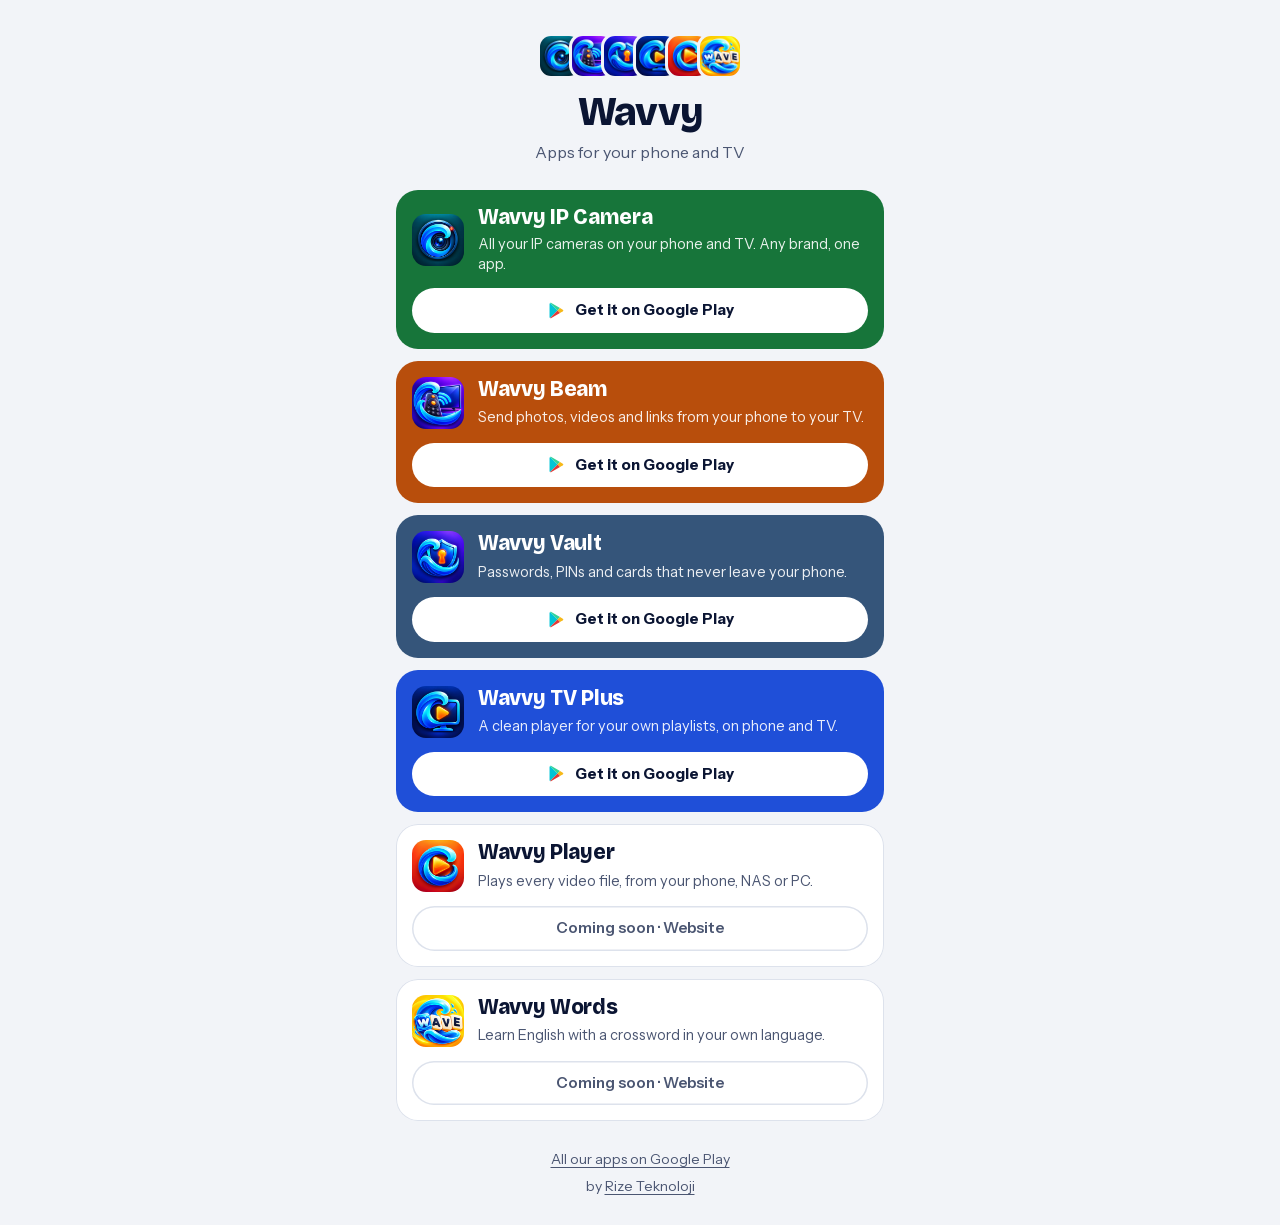
==== apps/index.html @ 308181ca "Bio linki sayfası /apps/: sosyal medya profilleri için altı Wavvy uygulaması tek sayfada ?s=instagra" ====
<!doctype html>
<html lang="en">
<head>
<meta charset="utf-8">
<meta name="viewport" content="width=device-width, initial-scale=1">
<title>Wavvy apps</title>
<meta name="description" content="All Wavvy apps for Android phone, tablet and TV in one place.">
<meta name="robots" content="noindex">
<link rel="canonical" href="https://rizeteknoloji.com.tr/apps/">
<link rel="icon" href="/favicon.png" sizes="192x192" type="image/png">
<link rel="icon" href="/favicon.ico" sizes="48x48">
<link rel="apple-touch-icon" href="/apple-touch-icon.png">
<meta name="theme-color" content="#0b1533">
<meta property="og:site_name" content="Wavvy">
<meta property="og:title" content="Wavvy apps">
<meta property="og:description" content="Apps for your phone and TV.">
<meta property="og:url" content="https://rizeteknoloji.com.tr/apps/">
<meta property="og:type" content="website">
<meta property="og:image" content="https://tvplus.rizeteknoloji.com.tr/img/og.jpg">
<link rel="stylesheet" href="/fonts/wavvy.css">
<style>
/* Sosyal medya bio linki: tek sütun, telefon için. Renkler ana sayfayla aynı; her uygulama kendi renginde satır. */
:root{
  --bg:#f2f4f8; --card:#fff; --line:#dde2ec; --ink:#0b1533; --muted:#4b5672; --accent:#0b4dff;
  --tv:#1f4fd8; --cam:#17753a; --player:#6a3fc9; --vault:#35557a; --beam:#b84e0c; --words:#0e6b6b;
  --gold:#ffc233; --navy:#0b1533;
  --display:"Bricolage Grotesque","Arial Narrow",system-ui,-apple-system,"Segoe UI",Roboto,Arial,sans-serif;
  --body:"Instrument Sans",system-ui,-apple-system,"Segoe UI",Roboto,Arial,sans-serif;
}
@media (prefers-color-scheme:dark){:root{
  --bg:#070c1c; --card:#111a35; --line:#242e54; --ink:#eef2ff; --muted:#a3adc9; --accent:#7b9cff;
}}
*{box-sizing:border-box}
html{-webkit-text-size-adjust:100%}
body{margin:0;background:var(--bg);color:var(--ink);font:16px/1.5 var(--body)}
a{color:inherit;text-decoration:none}
h1,h2,p,ul{margin:0;padding:0}
ul{list-style:none}
img,svg{display:block}
:focus-visible{outline:3px solid var(--accent);outline-offset:3px;border-radius:6px}
.w{max-width:520px;margin:0 auto;padding:36px 16px 28px}

.hd{text-align:center;margin-bottom:26px}
.icons{display:flex;justify-content:center;margin-bottom:16px}
.icons img{width:40px;height:40px;border-radius:11px;background:#fff;box-shadow:0 0 0 3px var(--bg);margin-left:-8px}
.icons img:first-child{margin-left:0}
h1{font:800 40px/1 var(--display);letter-spacing:-.03em}
.hd p{color:var(--muted);margin-top:8px}

.apps{display:grid;gap:12px}
.app{display:grid;grid-template-columns:52px 1fr;gap:6px 14px;align-items:center;border-radius:22px;background:var(--c);color:#fff;padding:16px}
.app img{grid-row:span 2;width:52px;height:52px;border-radius:14px;background:#fff}
.app h2{font:800 21px/1.1 var(--display);letter-spacing:-.015em}
.app p{font-size:14.5px;line-height:1.35;color:rgba(255,255,255,.9)}
.app .act{grid-column:1/-1;display:flex;align-items:center;justify-content:center;gap:9px;margin-top:8px;border-radius:999px;padding:11px 16px;font-weight:700;font-size:15px;background:#fff;color:var(--navy)}
.app .act svg{width:19px;height:19px}
.app:hover .act{background:var(--gold)}
.app :focus-visible,.app:focus-visible{outline-color:#fff}
.app.soon{background:var(--card);color:var(--ink);box-shadow:inset 0 0 0 1px var(--line)}
.app.soon p{color:var(--muted)}
.app.soon .act{background:none;color:var(--muted);box-shadow:inset 0 0 0 1.5px var(--line);font-weight:600}
.app.soon:hover .act{background:none;color:var(--ink);box-shadow:inset 0 0 0 1.5px var(--ink)}

footer{text-align:center;color:var(--muted);font-size:14px;margin-top:28px;display:grid;gap:6px}
footer a{text-decoration:underline;text-underline-offset:3px}
footer a:hover{color:var(--ink)}
</style>
</head>
<body>
<svg width="0" height="0" style="position:absolute" aria-hidden="true">
  <symbol id="gp" viewBox="0 0 24 24"><path fill="#00c4d6" d="M4 2.5 13.3 12 4 21.5a1.6 1.6 0 0 1-.8-1.4V3.9c0-.6.3-1.1.8-1.4z"/><path fill="#34d399" d="M16.4 8.9 13.3 12 4 2.5c.4-.3 1-.3 1.5 0l10.9 6.4z"/><path fill="#f6b91a" d="M20 11a1.2 1.2 0 0 1 0 2l-3.6 2.1-3.1-3.1 3.1-3.1L20 11z"/><path fill="#e53935" d="M16.4 15.1 5.5 21.5c-.5.3-1.1.3-1.5 0l9.3-9.5 3.1 3.1z"/></symbol>
</svg>
<main class="w">
 <header class="hd">
  <div class="icons"><img src="/img/wavvy-cam.png?v=cc6f16b5" alt="" width="40" height="40"><img src="/img/wavvy-beam.png?v=8de315ca" alt="" width="40" height="40"><img src="/img/wavvy-vault.png?v=b48cde3c" alt="" width="40" height="40"><img src="/img/wavvy-tv-plus.png?v=47f30e9c" alt="" width="40" height="40"><img src="/img/wavvy-player.png?v=ecd8351e" alt="" width="40" height="40"><img src="/img/wavvy-words.png?v=c1e95c54" alt="" width="40" height="40"></div>
  <h1>Wavvy</h1>
  <p>Apps for your phone and TV</p>
 </header>
 <ul class="apps">
  <li><a class="app" href="https://play.google.com/store/apps/details?id=com.wavvy.cam&amp;referrer=utm_source%3Dlinkinbio%26utm_medium%3Dsocial" data-pkg="com.wavvy.cam" style="--c:var(--cam)"><img src="/img/wavvy-cam.png?v=cc6f16b5" alt="" width="52" height="52"><h2>Wavvy IP Camera</h2><p>All your IP cameras on your phone and TV. Any brand, one app.</p><span class="act"><svg aria-hidden="true"><use href="#gp"/></svg>Get it on Google Play</span></a></li>
  <li><a class="app" href="https://play.google.com/store/apps/details?id=com.wavvy.beam&amp;referrer=utm_source%3Dlinkinbio%26utm_medium%3Dsocial" data-pkg="com.wavvy.beam" style="--c:var(--beam)"><img src="/img/wavvy-beam.png?v=8de315ca" alt="" width="52" height="52"><h2>Wavvy Beam</h2><p>Send photos, videos and links from your phone to your TV.</p><span class="act"><svg aria-hidden="true"><use href="#gp"/></svg>Get it on Google Play</span></a></li>
  <li><a class="app" href="https://play.google.com/store/apps/details?id=com.wavvy.vault&amp;referrer=utm_source%3Dlinkinbio%26utm_medium%3Dsocial" data-pkg="com.wavvy.vault" style="--c:var(--vault)"><img src="/img/wavvy-vault.png?v=b48cde3c" alt="" width="52" height="52"><h2>Wavvy Vault</h2><p>Passwords, PINs and cards that never leave your phone.</p><span class="act"><svg aria-hidden="true"><use href="#gp"/></svg>Get it on Google Play</span></a></li>
  <li><a class="app" href="https://play.google.com/store/apps/details?id=com.wavvy.tvplus&amp;referrer=utm_source%3Dlinkinbio%26utm_medium%3Dsocial" data-pkg="com.wavvy.tvplus" style="--c:var(--tv)"><img src="/img/wavvy-tv-plus.png?v=47f30e9c" alt="" width="52" height="52"><h2>Wavvy TV Plus</h2><p>A clean player for your own playlists, on phone and TV.</p><span class="act"><svg aria-hidden="true"><use href="#gp"/></svg>Get it on Google Play</span></a></li>
  <li><a class="app soon" href="https://player.rizeteknoloji.com.tr/" style="--c:var(--player)"><img src="/img/wavvy-player.png?v=ecd8351e" alt="" width="52" height="52"><h2>Wavvy Player</h2><p>Plays every video file, from your phone, NAS or PC.</p><span class="act">Coming soon · Website</span></a></li>
  <li><a class="app soon" href="https://words.rizeteknoloji.com.tr/" style="--c:var(--words)"><img src="/img/wavvy-words.png?v=c1e95c54" alt="" width="52" height="52"><h2>Wavvy Words</h2><p>Learn English with a crossword in your own language.</p><span class="act">Coming soon · Website</span></a></li>
 </ul>
 <footer>
  <a href="https://play.google.com/store/apps/developer?id=Rize+Teknoloji">All our apps on Google Play</a>
  <span>by <a href="/">Rize Teknoloji</a></span>
 </footer>
</main>
<script>
/* Bio linkinin sonundaki ?s=instagram|tiktok|youtube|facebook, Play linklerine utm_source olarak geçer;
   Play Console'un kullanıcı edinme raporu hangi platformun indirme getirdiğini buradan ayırır. */
(function(){
  var s = (new URLSearchParams(location.search).get('s') || '').toLowerCase();
  if (!/^[a-z0-9_-]{1,24}$/.test(s)) return;
  var ref = encodeURIComponent('utm_source=' + s + '&utm_medium=social&utm_campaign=linkinbio');
  document.querySelectorAll('a[data-pkg]').forEach(function(a){
    a.href = 'https://play.google.com/store/apps/details?id=' + a.dataset.pkg + '&referrer=' + ref;
  });
})();
</script>
</body>
</html>
---- fonts/wavvy.css ----
/* Bricolage Grotesque (başlık) + Instrument Sans (gövde), SIL OFL 1.1. Değişken ağırlık; latin + latin-ext. */
@font-face{font-family:"Bricolage Grotesque";font-style:normal;font-weight:500 800;font-stretch:100%;font-display:swap;src:url(bricolage-latin-ext.woff2) format("woff2");unicode-range:U+0100-02BA,U+02BD-02C5,U+02C7-02CC,U+02CE-02D7,U+02DD-02FF,U+0304,U+0308,U+0329,U+1D00-1DBF,U+1E00-1E9F,U+1EF2-1EFF,U+2020,U+20A0-20AB,U+20AD-20C4,U+2113,U+2C60-2C7F,U+A720-A7FF}
@font-face{font-family:"Bricolage Grotesque";font-style:normal;font-weight:500 800;font-stretch:100%;font-display:swap;src:url(bricolage-latin.woff2) format("woff2");unicode-range:U+0000-00FF,U+0131,U+0152-0153,U+02BB-02BC,U+02C6,U+02DA,U+02DC,U+0304,U+0308,U+0329,U+2000-206F,U+20AC,U+2122,U+2191,U+2193,U+2212,U+2215,U+FEFF,U+FFFD}
@font-face{font-family:"Instrument Sans";font-style:normal;font-weight:400 700;font-stretch:100%;font-display:swap;src:url(instrument-latin-ext.woff2) format("woff2");unicode-range:U+0100-02BA,U+02BD-02C5,U+02C7-02CC,U+02CE-02D7,U+02DD-02FF,U+0304,U+0308,U+0329,U+1D00-1DBF,U+1E00-1E9F,U+1EF2-1EFF,U+2020,U+20A0-20AB,U+20AD-20C4,U+2113,U+2C60-2C7F,U+A720-A7FF}
@font-face{font-family:"Instrument Sans";font-style:normal;font-weight:400 700;font-stretch:100%;font-display:swap;src:url(instrument-latin.woff2) format("woff2");unicode-range:U+0000-00FF,U+0131,U+0152-0153,U+02BB-02BC,U+02C6,U+02DA,U+02DC,U+0304,U+0308,U+0329,U+2000-206F,U+20AC,U+2122,U+2191,U+2193,U+2212,U+2215,U+FEFF,U+FFFD}
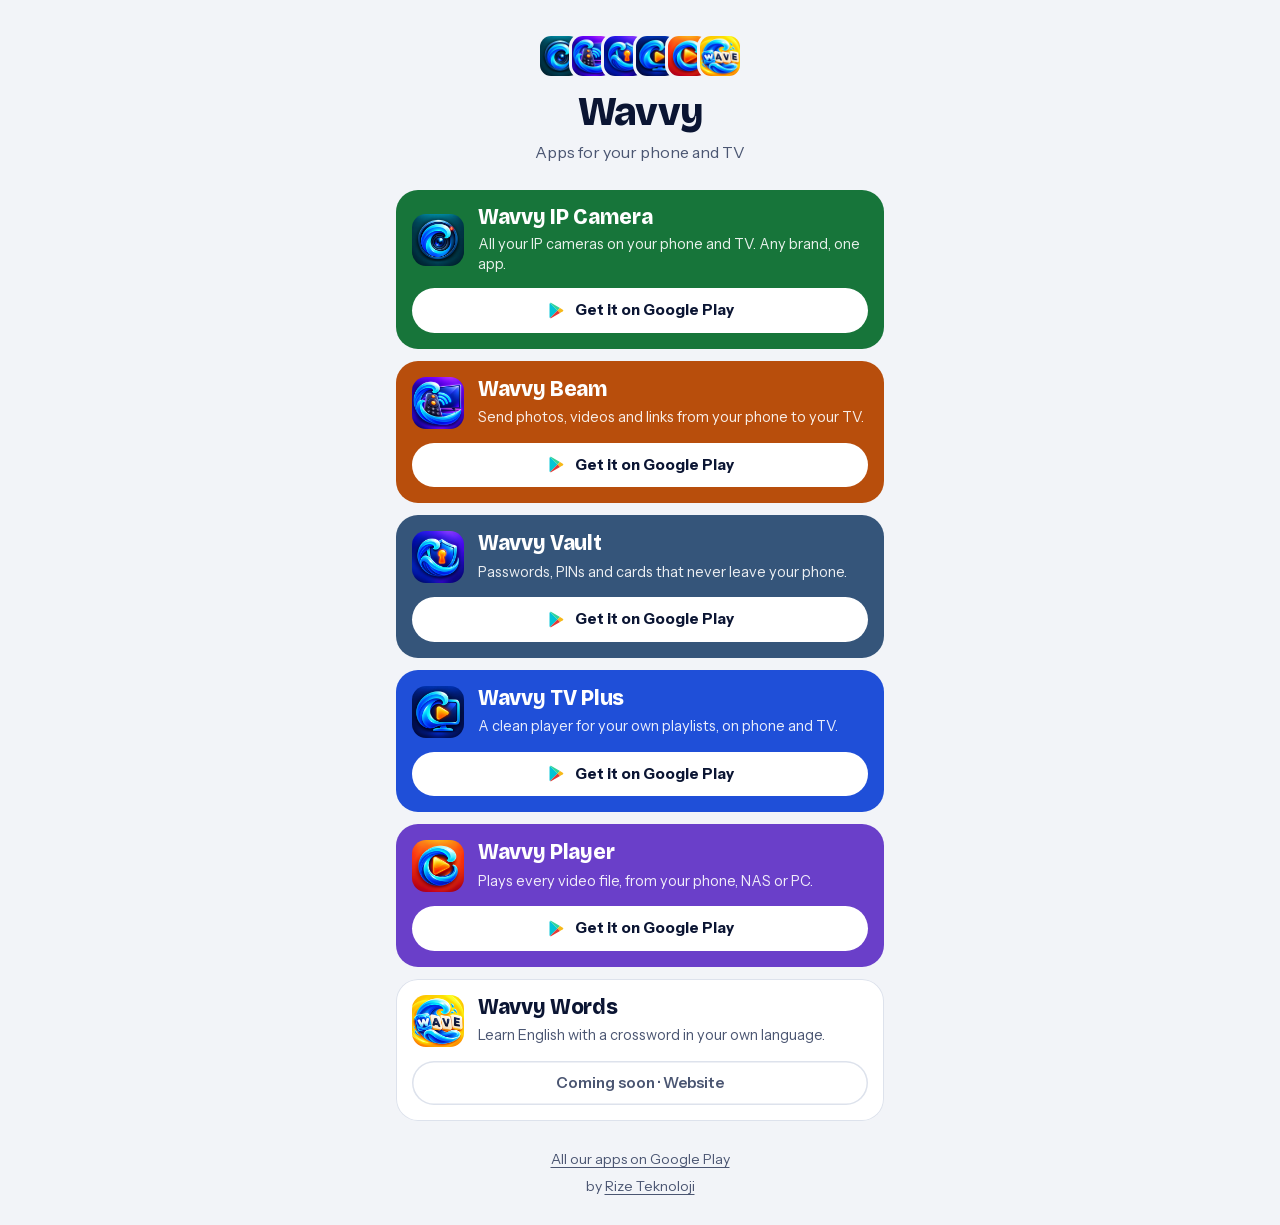
==== commit a48aaf7a: "Wavvy Player Google Play'de: ana sayfa (8 dil) ve /apps/ bio sayfasında Player kartı Play bağlantısı" ====
--- a/apps/index.html
+++ b/apps/index.html
@@ -81,7 +81,7 @@
   <li><a class="app" href="https://play.google.com/store/apps/details?id=com.wavvy.beam&amp;referrer=utm_source%3Dlinkinbio%26utm_medium%3Dsocial" data-pkg="com.wavvy.beam" style="--c:var(--beam)"><img src="/img/wavvy-beam.png?v=8de315ca" alt="" width="52" height="52"><h2>Wavvy Beam</h2><p>Send photos, videos and links from your phone to your TV.</p><span class="act"><svg aria-hidden="true"><use href="#gp"/></svg>Get it on Google Play</span></a></li>
   <li><a class="app" href="https://play.google.com/store/apps/details?id=com.wavvy.vault&amp;referrer=utm_source%3Dlinkinbio%26utm_medium%3Dsocial" data-pkg="com.wavvy.vault" style="--c:var(--vault)"><img src="/img/wavvy-vault.png?v=b48cde3c" alt="" width="52" height="52"><h2>Wavvy Vault</h2><p>Passwords, PINs and cards that never leave your phone.</p><span class="act"><svg aria-hidden="true"><use href="#gp"/></svg>Get it on Google Play</span></a></li>
   <li><a class="app" href="https://play.google.com/store/apps/details?id=com.wavvy.tvplus&amp;referrer=utm_source%3Dlinkinbio%26utm_medium%3Dsocial" data-pkg="com.wavvy.tvplus" style="--c:var(--tv)"><img src="/img/wavvy-tv-plus.png?v=47f30e9c" alt="" width="52" height="52"><h2>Wavvy TV Plus</h2><p>A clean player for your own playlists, on phone and TV.</p><span class="act"><svg aria-hidden="true"><use href="#gp"/></svg>Get it on Google Play</span></a></li>
-  <li><a class="app soon" href="https://player.rizeteknoloji.com.tr/" style="--c:var(--player)"><img src="/img/wavvy-player.png?v=ecd8351e" alt="" width="52" height="52"><h2>Wavvy Player</h2><p>Plays every video file, from your phone, NAS or PC.</p><span class="act">Coming soon · Website</span></a></li>
+  <li><a class="app" href="https://play.google.com/store/apps/details?id=com.wavvy.player&amp;referrer=utm_source%3Dlinkinbio%26utm_medium%3Dsocial" data-pkg="com.wavvy.player" style="--c:var(--player)"><img src="/img/wavvy-player.png?v=ecd8351e" alt="" width="52" height="52"><h2>Wavvy Player</h2><p>Plays every video file, from your phone, NAS or PC.</p><span class="act"><svg aria-hidden="true"><use href="#gp"/></svg>Get it on Google Play</span></a></li>
   <li><a class="app soon" href="https://words.rizeteknoloji.com.tr/" style="--c:var(--words)"><img src="/img/wavvy-words.png?v=c1e95c54" alt="" width="52" height="52"><h2>Wavvy Words</h2><p>Learn English with a crossword in your own language.</p><span class="act">Coming soon · Website</span></a></li>
  </ul>
  <footer>
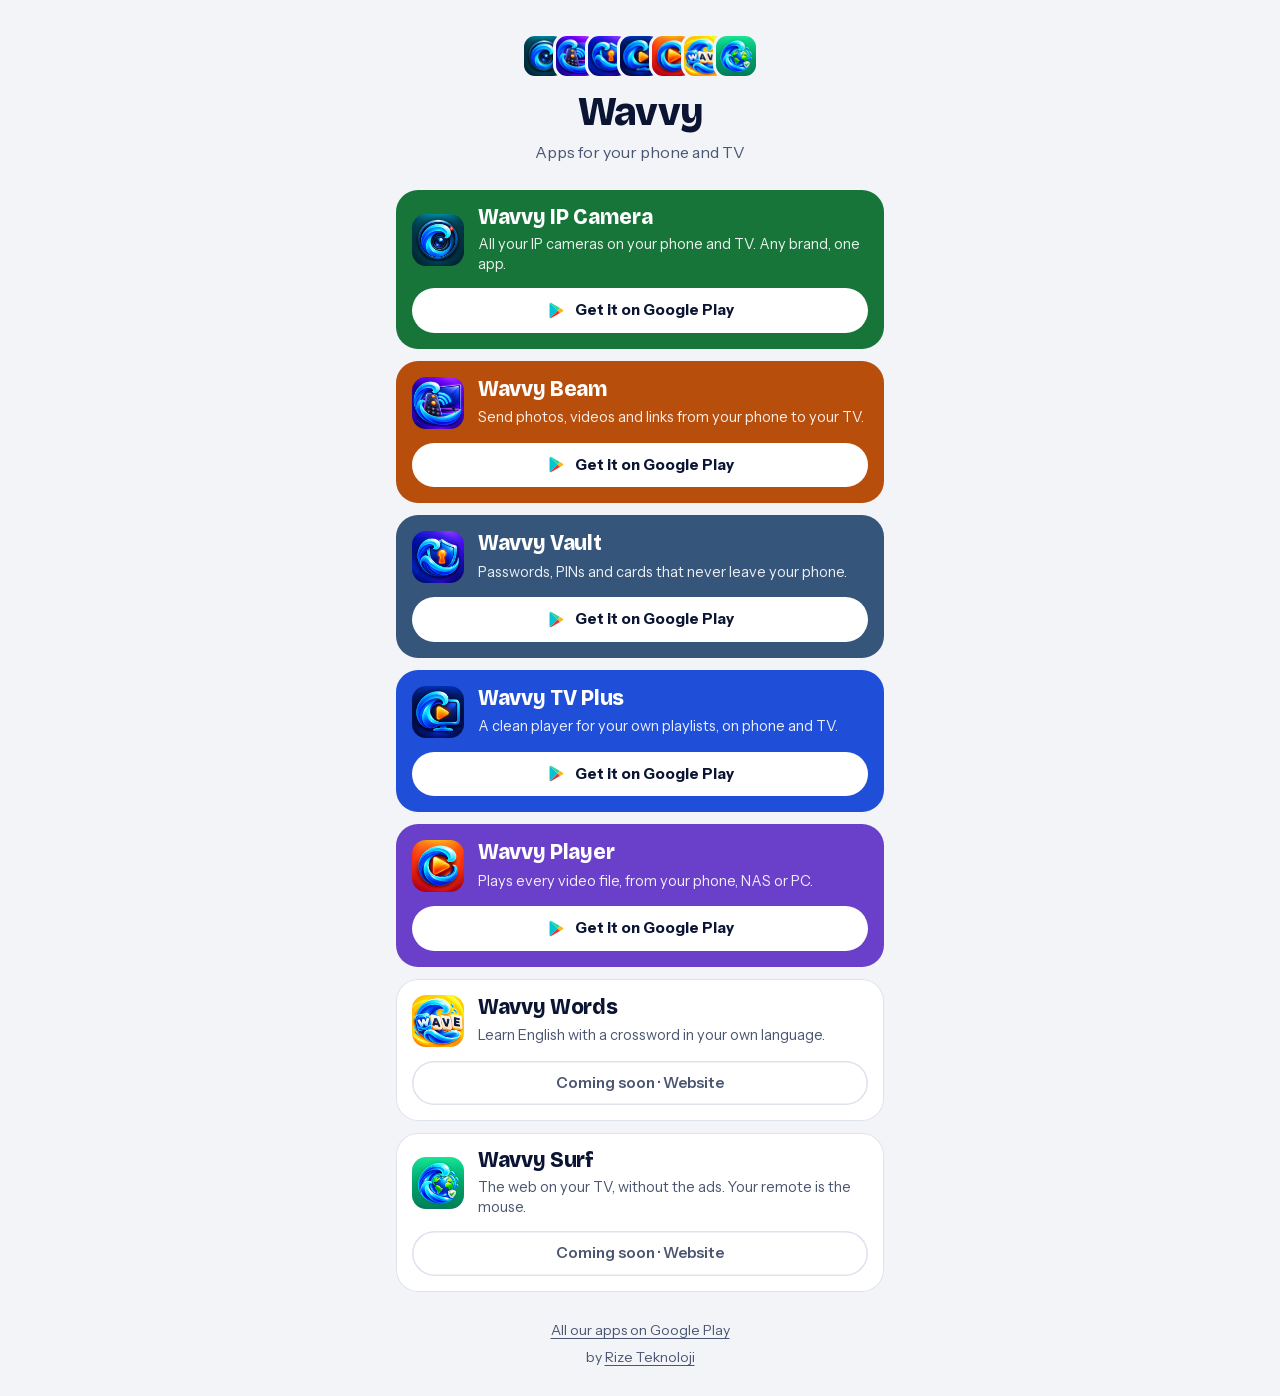
==== commit e55c74e7: "Wavvy Surf eklendi (7. uygulama): ana sayfa 8 dil, /apps/ bio sayfası; masaüstünde Words ile aynı sı" ====
--- a/apps/index.html
+++ b/apps/index.html
@@ -22,7 +22,7 @@
 /* Sosyal medya bio linki: tek sütun, telefon için. Renkler ana sayfayla aynı; her uygulama kendi renginde satır. */
 :root{
   --bg:#f2f4f8; --card:#fff; --line:#dde2ec; --ink:#0b1533; --muted:#4b5672; --accent:#0b4dff;
-  --tv:#1f4fd8; --cam:#17753a; --player:#6a3fc9; --vault:#35557a; --beam:#b84e0c; --words:#0e6b6b;
+  --tv:#1f4fd8; --cam:#17753a; --player:#6a3fc9; --vault:#35557a; --beam:#b84e0c; --words:#0e6b6b; --surf:#0b5f8f;
   --gold:#ffc233; --navy:#0b1533;
   --display:"Bricolage Grotesque","Arial Narrow",system-ui,-apple-system,"Segoe UI",Roboto,Arial,sans-serif;
   --body:"Instrument Sans",system-ui,-apple-system,"Segoe UI",Roboto,Arial,sans-serif;
@@ -72,7 +72,7 @@
 </svg>
 <main class="w">
  <header class="hd">
-  <div class="icons"><img src="/img/wavvy-cam.png?v=cc6f16b5" alt="" width="40" height="40"><img src="/img/wavvy-beam.png?v=8de315ca" alt="" width="40" height="40"><img src="/img/wavvy-vault.png?v=b48cde3c" alt="" width="40" height="40"><img src="/img/wavvy-tv-plus.png?v=47f30e9c" alt="" width="40" height="40"><img src="/img/wavvy-player.png?v=ecd8351e" alt="" width="40" height="40"><img src="/img/wavvy-words.png?v=c1e95c54" alt="" width="40" height="40"></div>
+  <div class="icons"><img src="/img/wavvy-cam.png?v=cc6f16b5" alt="" width="40" height="40"><img src="/img/wavvy-beam.png?v=8de315ca" alt="" width="40" height="40"><img src="/img/wavvy-vault.png?v=b48cde3c" alt="" width="40" height="40"><img src="/img/wavvy-tv-plus.png?v=47f30e9c" alt="" width="40" height="40"><img src="/img/wavvy-player.png?v=ecd8351e" alt="" width="40" height="40"><img src="/img/wavvy-words.png?v=c1e95c54" alt="" width="40" height="40"><img src="/img/wavvy-surf.png?v=6e816096" alt="" width="40" height="40"></div>
   <h1>Wavvy</h1>
   <p>Apps for your phone and TV</p>
  </header>
@@ -83,6 +83,7 @@
   <li><a class="app" href="https://play.google.com/store/apps/details?id=com.wavvy.tvplus&amp;referrer=utm_source%3Dlinkinbio%26utm_medium%3Dsocial" data-pkg="com.wavvy.tvplus" style="--c:var(--tv)"><img src="/img/wavvy-tv-plus.png?v=47f30e9c" alt="" width="52" height="52"><h2>Wavvy TV Plus</h2><p>A clean player for your own playlists, on phone and TV.</p><span class="act"><svg aria-hidden="true"><use href="#gp"/></svg>Get it on Google Play</span></a></li>
   <li><a class="app" href="https://play.google.com/store/apps/details?id=com.wavvy.player&amp;referrer=utm_source%3Dlinkinbio%26utm_medium%3Dsocial" data-pkg="com.wavvy.player" style="--c:var(--player)"><img src="/img/wavvy-player.png?v=ecd8351e" alt="" width="52" height="52"><h2>Wavvy Player</h2><p>Plays every video file, from your phone, NAS or PC.</p><span class="act"><svg aria-hidden="true"><use href="#gp"/></svg>Get it on Google Play</span></a></li>
   <li><a class="app soon" href="https://words.rizeteknoloji.com.tr/" style="--c:var(--words)"><img src="/img/wavvy-words.png?v=c1e95c54" alt="" width="52" height="52"><h2>Wavvy Words</h2><p>Learn English with a crossword in your own language.</p><span class="act">Coming soon · Website</span></a></li>
+  <li><a class="app soon" href="https://surf.rizeteknoloji.com.tr/" style="--c:var(--surf)"><img src="/img/wavvy-surf.png?v=6e816096" alt="" width="52" height="52"><h2>Wavvy Surf</h2><p>The web on your TV, without the ads. Your remote is the mouse.</p><span class="act">Coming soon · Website</span></a></li>
  </ul>
  <footer>
   <a href="https://play.google.com/store/apps/developer?id=Rize+Teknoloji">All our apps on Google Play</a>
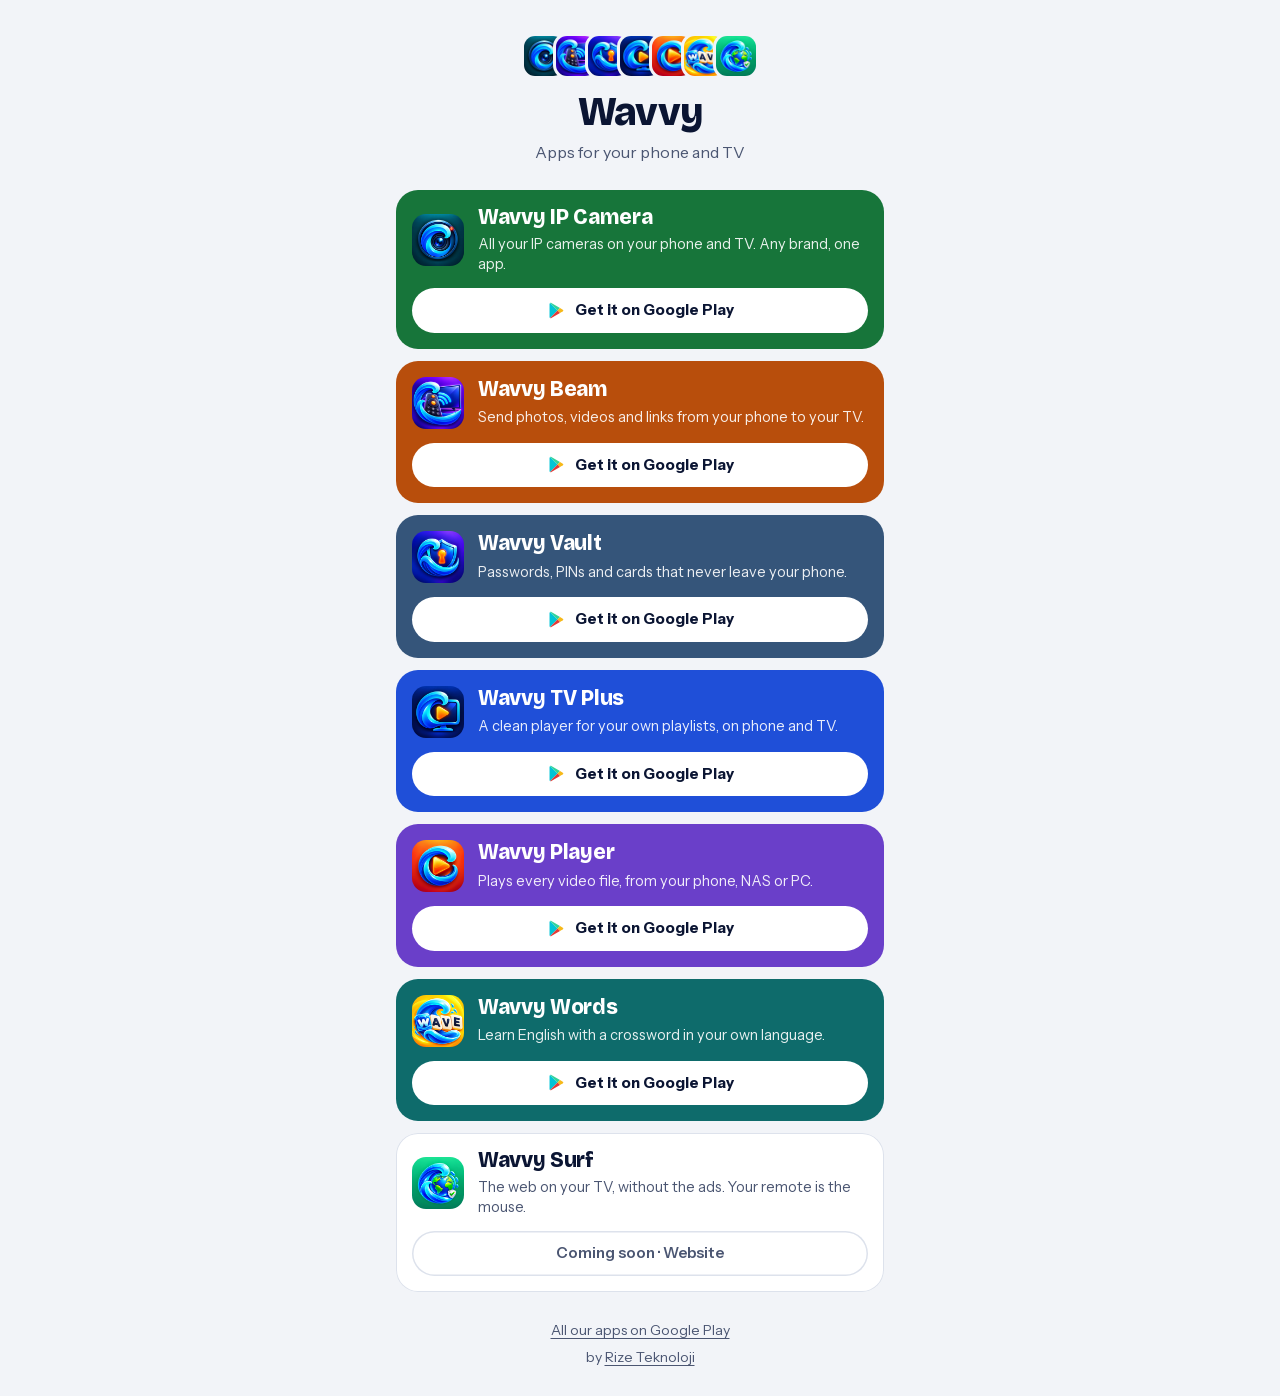
==== commit 29c7bf31: "Wavvy Words Google Play'de: ana sayfa (8 dil) ve /apps/ bio sayfasında Words kartı Play bağlantısına" ====
--- a/apps/index.html
+++ b/apps/index.html
@@ -82,7 +82,7 @@
   <li><a class="app" href="https://play.google.com/store/apps/details?id=com.wavvy.vault&amp;referrer=utm_source%3Dlinkinbio%26utm_medium%3Dsocial" data-pkg="com.wavvy.vault" style="--c:var(--vault)"><img src="/img/wavvy-vault.png?v=b48cde3c" alt="" width="52" height="52"><h2>Wavvy Vault</h2><p>Passwords, PINs and cards that never leave your phone.</p><span class="act"><svg aria-hidden="true"><use href="#gp"/></svg>Get it on Google Play</span></a></li>
   <li><a class="app" href="https://play.google.com/store/apps/details?id=com.wavvy.tvplus&amp;referrer=utm_source%3Dlinkinbio%26utm_medium%3Dsocial" data-pkg="com.wavvy.tvplus" style="--c:var(--tv)"><img src="/img/wavvy-tv-plus.png?v=47f30e9c" alt="" width="52" height="52"><h2>Wavvy TV Plus</h2><p>A clean player for your own playlists, on phone and TV.</p><span class="act"><svg aria-hidden="true"><use href="#gp"/></svg>Get it on Google Play</span></a></li>
   <li><a class="app" href="https://play.google.com/store/apps/details?id=com.wavvy.player&amp;referrer=utm_source%3Dlinkinbio%26utm_medium%3Dsocial" data-pkg="com.wavvy.player" style="--c:var(--player)"><img src="/img/wavvy-player.png?v=ecd8351e" alt="" width="52" height="52"><h2>Wavvy Player</h2><p>Plays every video file, from your phone, NAS or PC.</p><span class="act"><svg aria-hidden="true"><use href="#gp"/></svg>Get it on Google Play</span></a></li>
-  <li><a class="app soon" href="https://words.rizeteknoloji.com.tr/" style="--c:var(--words)"><img src="/img/wavvy-words.png?v=c1e95c54" alt="" width="52" height="52"><h2>Wavvy Words</h2><p>Learn English with a crossword in your own language.</p><span class="act">Coming soon · Website</span></a></li>
+  <li><a class="app" href="https://play.google.com/store/apps/details?id=com.wavvy.words&amp;referrer=utm_source%3Dlinkinbio%26utm_medium%3Dsocial" data-pkg="com.wavvy.words" style="--c:var(--words)"><img src="/img/wavvy-words.png?v=c1e95c54" alt="" width="52" height="52"><h2>Wavvy Words</h2><p>Learn English with a crossword in your own language.</p><span class="act"><svg aria-hidden="true"><use href="#gp"/></svg>Get it on Google Play</span></a></li>
   <li><a class="app soon" href="https://surf.rizeteknoloji.com.tr/" style="--c:var(--surf)"><img src="/img/wavvy-surf.png?v=6e816096" alt="" width="52" height="52"><h2>Wavvy Surf</h2><p>The web on your TV, without the ads. Your remote is the mouse.</p><span class="act">Coming soon · Website</span></a></li>
  </ul>
  <footer>
